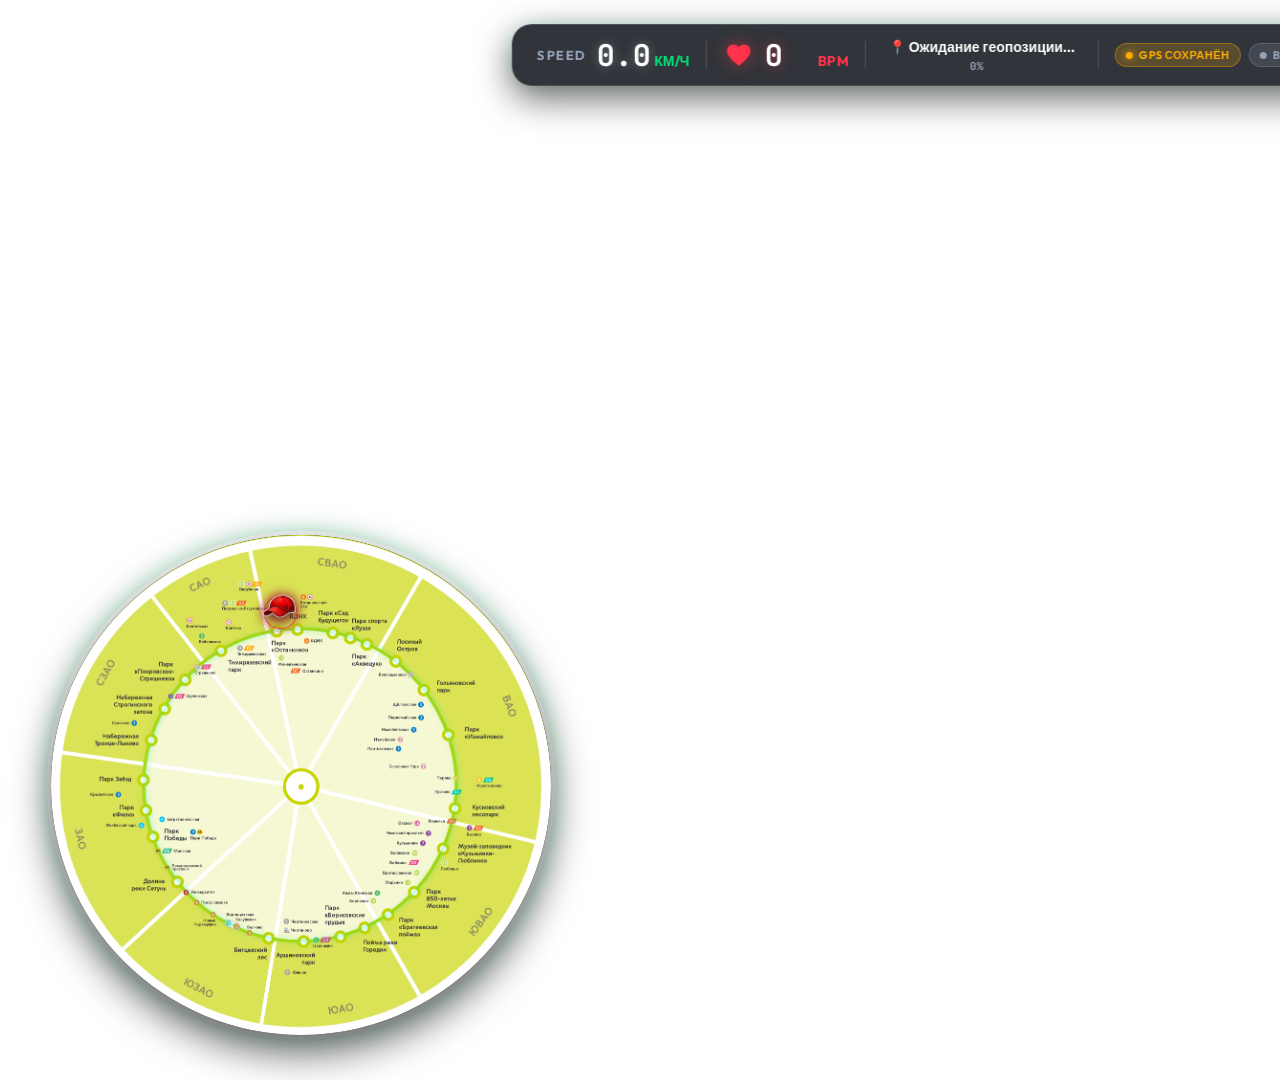
==== index.html @ d851f157 "Deploy Moscow Green Ring widget" ====
<!DOCTYPE html>
<html lang="ru">
<head>
  <meta charset="UTF-8">
  <meta name="viewport" content="width=1920, height=1080, initial-scale=1.0">
  <title>Зеленое кольцо Москвы — Виджет OBS / Twitch</title>
  <link rel="stylesheet" href="css/style.css">
</head>
<body>
  <div id="overlay-root">
    
    <!-- ====================================================================
         TOP HUD: SPEED, HEART RATE (BPM), LOCATION, STATUS
         ==================================================================== -->
    <header id="top-hud">
      <!-- SPEED Indicator -->
      <div class="hud-item hud-speed">
        <span class="speed-label">SPEED</span>
        <div class="speed-value-wrap">
          <span id="hud-speed-value">0.0</span>
          <span class="speed-unit">км/ч</span>
        </div>
      </div>

      <div class="hud-divider"></div>

      <!-- BPM Heart Rate Indicator -->
      <div class="hud-item hud-bpm">
        <div class="heart-wrap">
          <svg id="hud-heart-icon" viewBox="0 0 24 24">
            <path d="M12 21.35l-1.45-1.32C5.4 15.36 2 12.28 2 8.5 2 5.42 4.42 3 7.5 3c1.74 0 3.41.81 4.5 2.09C13.09 3.81 14.76 3 16.5 3 19.58 3 22 5.42 22 8.5c0 3.78-3.4 6.86-8.55 11.54L12 21.35z"/>
          </svg>
        </div>
        <div class="bpm-value-wrap">
          <span id="hud-bpm-value">0</span>
          <span class="bpm-unit">BPM</span>
        </div>
      </div>

      <div class="hud-divider"></div>

      <!-- Current Park & Route Progress -->
      <div class="hud-item hud-location">
        <div id="hud-park-badge">📍 Ожидание геопозиции...</div>
        <div class="progress-track-wrap">
          <div class="progress-track">
            <div id="hud-progress-fill"></div>
          </div>
          <span id="hud-progress-text">0%</span>
        </div>
      </div>

      <div class="hud-divider"></div>

      <!-- Live Status Pills -->
      <div class="hud-pills-wrap">
        <div id="hud-gps-pill" class="hud-pill status-waiting">
          <span class="status-dot"></span>GPS: ОЖИДАНИЕ
        </div>
        <div id="hud-bpm-pill" class="hud-pill status-waiting">
          <span class="status-dot"></span>BPM: ОЖИДАНИЕ
        </div>
      </div>
    </header>

    <!-- ====================================================================
         CIRCULAR MOSCOW GREEN RING MAP & CAP MARKER
         ==================================================================== -->
    <main id="widget-stage">
      <div id="map-viewport">
        <div id="map-container">
          <!-- Background image of Moscow Green Ring -->
          <img id="map-image" src="map.png" alt="Зеленое кольцо Москвы" draggable="false">

          <!-- Glowing ring track overlay -->
          <div id="route-glow-ring"></div>

          <!-- Dynamic Moving Cap Marker -->
          <div id="marker-wrapper">
            <!-- Pulsing radar wave beacon -->
            <div id="marker-pulse"></div>

            <!-- Cap from public/cap.png -->
            <img id="marker-cap" src="cap.png" alt="Маркер кепка" draggable="false">

            <!-- Fallback SVG Cap (if cap.png fails to load) -->
            <div id="marker-fallback">
              <svg class="fallback-cap-svg" viewBox="0 0 64 64" fill="none">
                <circle cx="32" cy="32" r="28" fill="#e53935" stroke="#ffffff" stroke-width="3"/>
                <path d="M16 38 C 22 24, 42 24, 48 38 Z" fill="#b71c1c"/>
                <ellipse cx="32" cy="40" rx="16" ry="6" fill="#d32f2f"/>
              </svg>
            </div>
          </div>
        </div>
      </div>
    </main>

    <!-- ====================================================================
         STREAM CONTROLS PANEL (Hidden in clean OBS mode or via 'H' key)
         ==================================================================== -->
    <aside id="controls-panel">
      <div class="controls-header">
        <span>Статус приёма стрима</span>
        <span class="shortcut-hints">Скрыть: <kbd>H</kbd></span>
      </div>

      <div class="controls-buttons">
        <button id="btn-toggle-layout" class="interactive-btn">
          📐 Сменить угол
        </button>
        <button id="btn-copy-mobile-link" class="interactive-btn">
          📱 Скопировать ссылку для стримера
        </button>
      </div>

      <div class="shortcut-hints">
        <span>Скрыть панель: <kbd>H</kbd></span>
        <span>Положение: <kbd>L</kbd></span>
      </div>

      <div id="status-message"></div>
    </aside>

  </div>

  <script type="module" src="js/overlay.js"></script>
</body>
</html>
---- css/style.css ----
@import url('https://fonts.googleapis.com/css2?family=Outfit:wght@400;600;700;800;900&family=JetBrains+Mono:wght@500;700&display=swap');

:root {
  --primary-green: #00e676;
  --glow-green: rgba(0, 230, 118, 0.4);
  --accent-red: #ff334b;
  --glow-red: rgba(255, 51, 75, 0.5);
  --bg-hud: rgba(13, 17, 24, 0.85);
  --border-hud: rgba(255, 255, 255, 0.14);
  --text-main: #f0f4f8;
  --text-muted: #94a3b8;
  --font-main: 'Outfit', -apple-system, BlinkMacSystemFont, sans-serif;
  --font-mono: 'JetBrains Mono', monospace;
}

* {
  box-sizing: border-box;
}

html, body {
  width: 1920px;
  height: 1080px;
  margin: 0;
  padding: 0;
  overflow: hidden;
  background: transparent !important;
  font-family: var(--font-main);
  color: var(--text-main);
  user-select: none;
}

/* Master Overlay Root */
#overlay-root {
  position: absolute;
  top: 0;
  left: 0;
  width: 1920px;
  height: 1080px;
  background: transparent;
  pointer-events: none;
  display: flex;
  flex-direction: column;
}

/* Allow interactive control panel clicks */
#controls-panel, .interactive-btn {
  pointer-events: auto;
}

/* ==========================================================================
   TOP STREAM HUD (SPEED, HEART RATE, LOCATION, PROGRESS)
   ========================================================================== */
#top-hud {
  position: absolute;
  top: 24px;
  left: 50%;
  transform: translateX(-50%);
  display: flex;
  align-items: center;
  gap: 16px;
  padding: 10px 24px;
  background: var(--bg-hud);
  backdrop-filter: blur(16px);
  -webkit-backdrop-filter: blur(16px);
  border: 1px solid var(--border-hud);
  border-radius: 20px;
  box-shadow: 0 12px 36px rgba(0, 0, 0, 0.6), 0 0 18px rgba(0, 230, 118, 0.15);
  z-index: 100;
  pointer-events: auto;
  transition: all 0.3s cubic-bezier(0.16, 1, 0.3, 1);
}

.hud-item {
  display: flex;
  align-items: center;
  gap: 10px;
}

.hud-divider {
  width: 1px;
  height: 28px;
  background: rgba(255, 255, 255, 0.15);
}

/* Speed Display */
.hud-speed {
  font-weight: 800;
}

.speed-label {
  font-size: 13px;
  font-weight: 700;
  letter-spacing: 1.5px;
  color: var(--text-muted);
  text-transform: uppercase;
}

.speed-value-wrap {
  display: flex;
  align-items: baseline;
  gap: 4px;
}

#hud-speed-value {
  font-family: var(--font-mono);
  font-size: 30px;
  font-weight: 700;
  color: #ffffff;
  min-width: 45px;
  text-shadow: 0 0 12px rgba(255, 255, 255, 0.3);
}

.speed-unit {
  font-size: 14px;
  font-weight: 700;
  color: var(--primary-green);
  text-transform: uppercase;
}

/* BPM / Heart Rate Display */
.hud-bpm {
  font-weight: 800;
}

.heart-wrap {
  position: relative;
  display: flex;
  align-items: center;
  justify-content: center;
  width: 32px;
  height: 32px;
}

#hud-heart-icon {
  width: 28px;
  height: 28px;
  fill: var(--accent-red);
  filter: drop-shadow(0 0 8px var(--glow-red));
  transform-origin: center;
}

#hud-heart-icon.beating {
  animation: heart-pulse 0.8s infinite ease-in-out;
}

@keyframes heart-pulse {
  0% { transform: scale(1); }
  14% { transform: scale(1.3); }
  28% { transform: scale(1); }
  42% { transform: scale(1.18); }
  70% { transform: scale(1); }
}

.bpm-value-wrap {
  display: flex;
  align-items: baseline;
  gap: 5px;
}

#hud-bpm-value {
  font-family: var(--font-mono);
  font-size: 30px;
  font-weight: 700;
  color: #ffffff;
  min-width: 48px;
  text-shadow: 0 0 12px var(--glow-red);
  transition: color 0.3s ease;
}

.bpm-unit {
  font-size: 14px;
  font-weight: 700;
  color: var(--accent-red);
  letter-spacing: 0.5px;
}

/* Location Badge & Route Progress */
.hud-location {
  display: flex;
  flex-direction: column;
  gap: 3px;
  min-width: 200px;
}

#hud-park-badge {
  font-size: 14px;
  font-weight: 700;
  color: #ffffff;
  white-space: nowrap;
  overflow: hidden;
  text-overflow: ellipsis;
  max-width: 240px;
}

.progress-track-wrap {
  display: flex;
  align-items: center;
  gap: 8px;
}

.progress-track {
  flex: 1;
  height: 5px;
  background: rgba(255, 255, 255, 0.12);
  border-radius: 3px;
  overflow: hidden;
}

#hud-progress-fill {
  height: 100%;
  width: 0%;
  background: linear-gradient(90deg, #00e676, #00b0ff);
  border-radius: 3px;
  transition: width 0.4s ease;
  box-shadow: 0 0 8px var(--glow-green);
}

#hud-progress-text {
  font-family: var(--font-mono);
  font-size: 11px;
  font-weight: 700;
  color: var(--text-muted);
  min-width: 32px;
}

/* Status Pills (GPS LIVE, DEMO, BLE) */
.hud-pills-wrap {
  display: flex;
  align-items: center;
  gap: 8px;
}

.hud-pill {
  display: flex;
  align-items: center;
  gap: 6px;
  font-size: 11px;
  font-weight: 700;
  padding: 4px 10px;
  border-radius: 12px;
  text-transform: uppercase;
  letter-spacing: 0.5px;
}

.status-dot {
  width: 7px;
  height: 7px;
  border-radius: 50%;
}

.status-live {
  background: rgba(0, 230, 118, 0.18);
  color: #00e676;
  border: 1px solid rgba(0, 230, 118, 0.35);
}
.status-live .status-dot {
  background: #00e676;
  box-shadow: 0 0 8px #00e676;
}

.status-demo {
  background: rgba(179, 136, 255, 0.2);
  color: #b388ff;
  border: 1px solid rgba(179, 136, 255, 0.4);
}
.status-demo .status-dot {
  background: #b388ff;
  box-shadow: 0 0 8px #b388ff;
}

.status-waiting {
  background: rgba(148, 163, 184, 0.18);
  color: #94a3b8;
  border: 1px solid rgba(148, 163, 184, 0.3);
}
.status-waiting .status-dot {
  background: #94a3b8;
}

.status-retained {
  background: rgba(255, 171, 0, 0.2);
  color: #ffab00;
  border: 1px solid rgba(255, 171, 0, 0.4);
}
.status-retained .status-dot {
  background: #ffab00;
  box-shadow: 0 0 8px #ffab00;
}

/* ==========================================================================
   CIRCULAR MAP WIDGET CONTAINER
   ========================================================================== */
#widget-stage {
  position: absolute;
  bottom: 30px;
  left: 36px;
  width: 530px;
  height: 530px;
  display: flex;
  align-items: center;
  justify-content: center;
  transition: all 0.4s cubic-bezier(0.16, 1, 0.3, 1);
  pointer-events: auto;
}

/* Circular Map Viewport: clips out the outer solid olive background! */
#map-viewport {
  position: relative;
  width: 500px;
  height: 500px;
  border-radius: 50%;
  overflow: hidden;
  box-shadow:
    0 16px 40px rgba(0, 0, 0, 0.65),
    0 0 0 4px rgba(255, 255, 255, 0.9),
    0 0 24px rgba(0, 230, 118, 0.35);
  background: #000;
}

/* The underlying full map container (1513x1116 scaled and centered) */
#map-container {
  position: absolute;
  /* Centering the circle center (762.69, 570.96) right at viewport center (250, 250) */
  /* Scale factor: 500px viewport / (522.5 * 2 = 1045px diameter) ~= 0.478468 */
  width: 1513px;
  height: 1116px;
  left: 50%;
  top: 50%;
  transform: translate(-50.41%, -51.16%) scale(0.4785);
  transform-origin: 50.41% 51.16%;
}

#map-image {
  width: 1513px;
  height: 1116px;
  display: block;
  pointer-events: none;
}

/* Overlay glowing ring highlight along route */
#route-glow-ring {
  position: absolute;
  top: 570.96px;
  left: 762.69px;
  width: 652.92px; /* 2 * 326.46 */
  height: 652.92px;
  transform: translate(-50%, -50%);
  border-radius: 50%;
  border: 3px solid rgba(0, 230, 118, 0.25);
  box-shadow: 0 0 16px rgba(0, 230, 118, 0.4), inset 0 0 16px rgba(0, 230, 118, 0.2);
  pointer-events: none;
}

/* ==========================================================================
   MARKER: CAP / LOGO + RADAR PULSE BEACON
   ========================================================================== */
#marker-wrapper {
  position: absolute;
  /* left and top dynamically set in overlay.js as percentages of map (1513x1116) */
  width: 0;
  height: 0;
  display: flex;
  align-items: center;
  justify-content: center;
  z-index: 50;
  pointer-events: none;
}

/* Glowing radar pulse expanding underneath the cap */
#marker-pulse {
  position: absolute;
  width: 70px;
  height: 70px;
  border-radius: 50%;
  background: radial-gradient(circle, rgba(255, 51, 75, 0.5) 0%, rgba(255, 51, 75, 0) 70%);
  border: 2px solid rgba(255, 51, 75, 0.8);
  box-shadow: 0 0 18px var(--glow-red);
  transform: translate(-50%, -50%);
  animation: radar-expand 1.8s infinite cubic-bezier(0.2, 0.8, 0.4, 1);
  pointer-events: none;
}

@keyframes radar-expand {
  0% {
    transform: translate(-50%, -50%) scale(0.4);
    opacity: 1;
  }
  100% {
    transform: translate(-50%, -50%) scale(2.2);
    opacity: 0;
  }
}

/* Cap Image from public/cap.png */
#marker-cap {
  position: absolute;
  width: 76px;
  height: 76px;
  object-fit: contain;
  /* Anchor slightly below center for realistic pin look */
  transform: translate(-50%, -60%);
  filter: drop-shadow(0 6px 14px rgba(0, 0, 0, 0.75)) drop-shadow(0 0 10px rgba(255, 51, 75, 0.6));
  transition: transform 0.15s ease-out;
  animation: cap-bob 2.4s infinite ease-in-out;
  pointer-events: none;
}

@keyframes cap-bob {
  0%, 100% { transform: translate(-50%, -60%) rotate(0deg); }
  50% { transform: translate(-50%, -67%) rotate(2deg); }
}

/* Fallback Red Cap / Marker (if cap.png is missing) */
#marker-fallback {
  position: absolute;
  width: 64px;
  height: 64px;
  transform: translate(-50%, -50%);
  align-items: center;
  justify-content: center;
  display: none;
}

.fallback-cap-svg {
  width: 58px;
  height: 58px;
  filter: drop-shadow(0 6px 12px rgba(0,0,0,0.8));
}

/* ==========================================================================
   LAYOUT VARIANTS (via URL param or L key)
   ========================================================================== */
/* Bottom-Right */
#overlay-root.layout-bottom-right #widget-stage {
  left: auto;
  right: 36px;
  bottom: 30px;
}

/* Center */
#overlay-root.layout-center #widget-stage {
  left: 50%;
  bottom: auto;
  top: 50%;
  transform: translate(-50%, -50%);
  width: 680px;
  height: 680px;
}
#overlay-root.layout-center #map-viewport {
  width: 650px;
  height: 650px;
}
#overlay-root.layout-center #map-container {
  transform: translate(-50.41%, -51.16%) scale(0.622);
}

/* Fullscreen Overlay Mode */
#overlay-root.layout-fullscreen #widget-stage {
  left: 50%;
  bottom: auto;
  top: 50%;
  transform: translate(-50%, -50%);
  width: 950px;
  height: 950px;
}
#overlay-root.layout-fullscreen #map-viewport {
  width: 900px;
  height: 900px;
}
#overlay-root.layout-fullscreen #map-container {
  transform: translate(-50.41%, -51.16%) scale(0.861);
}

/* ==========================================================================
   STREAMER CONTROLS PANEL (Auto-hide for OBS clean stream)
   ========================================================================== */
#controls-panel {
  position: absolute;
  bottom: 24px;
  right: 36px;
  display: flex;
  flex-direction: column;
  gap: 10px;
  background: var(--bg-hud);
  backdrop-filter: blur(14px);
  border: 1px solid var(--border-hud);
  padding: 14px 18px;
  border-radius: 18px;
  box-shadow: 0 10px 30px rgba(0,0,0,0.5);
  z-index: 110;
  transition: opacity 0.3s ease, transform 0.3s ease;
}

#controls-panel.obs-hidden {
  opacity: 0;
  pointer-events: none;
  transform: translateY(12px);
}

.controls-header {
  display: flex;
  align-items: center;
  justify-content: space-between;
  font-size: 11px;
  font-weight: 700;
  letter-spacing: 1px;
  color: var(--text-muted);
  text-transform: uppercase;
}

.controls-buttons {
  display: flex;
  gap: 8px;
  flex-wrap: wrap;
}

.interactive-btn {
  background: rgba(255, 255, 255, 0.08);
  border: 1px solid rgba(255, 255, 255, 0.16);
  color: #ffffff;
  padding: 8px 14px;
  border-radius: 10px;
  font-family: var(--font-main);
  font-size: 13px;
  font-weight: 700;
  cursor: pointer;
  display: flex;
  align-items: center;
  gap: 6px;
  transition: all 0.2s ease;
}

.interactive-btn:hover {
  background: rgba(255, 255, 255, 0.16);
  border-color: rgba(255, 255, 255, 0.3);
  transform: translateY(-1px);
}

.interactive-btn.active {
  background: var(--primary-green);
  color: #0d1117;
  border-color: var(--primary-green);
  box-shadow: 0 0 14px var(--glow-green);
}

.shortcut-hints {
  font-size: 11px;
  color: var(--text-muted);
  display: flex;
  gap: 10px;
}

.shortcut-hints kbd {
  background: rgba(255, 255, 255, 0.12);
  padding: 2px 5px;
  border-radius: 4px;
  font-family: var(--font-mono);
  color: #fff;
}

#status-message {
  font-size: 12px;
  min-height: 16px;
  font-weight: 600;
}
.msg-info { color: #38bdf8; }
.msg-success { color: #4ade80; }
.msg-warning { color: #facc15; }
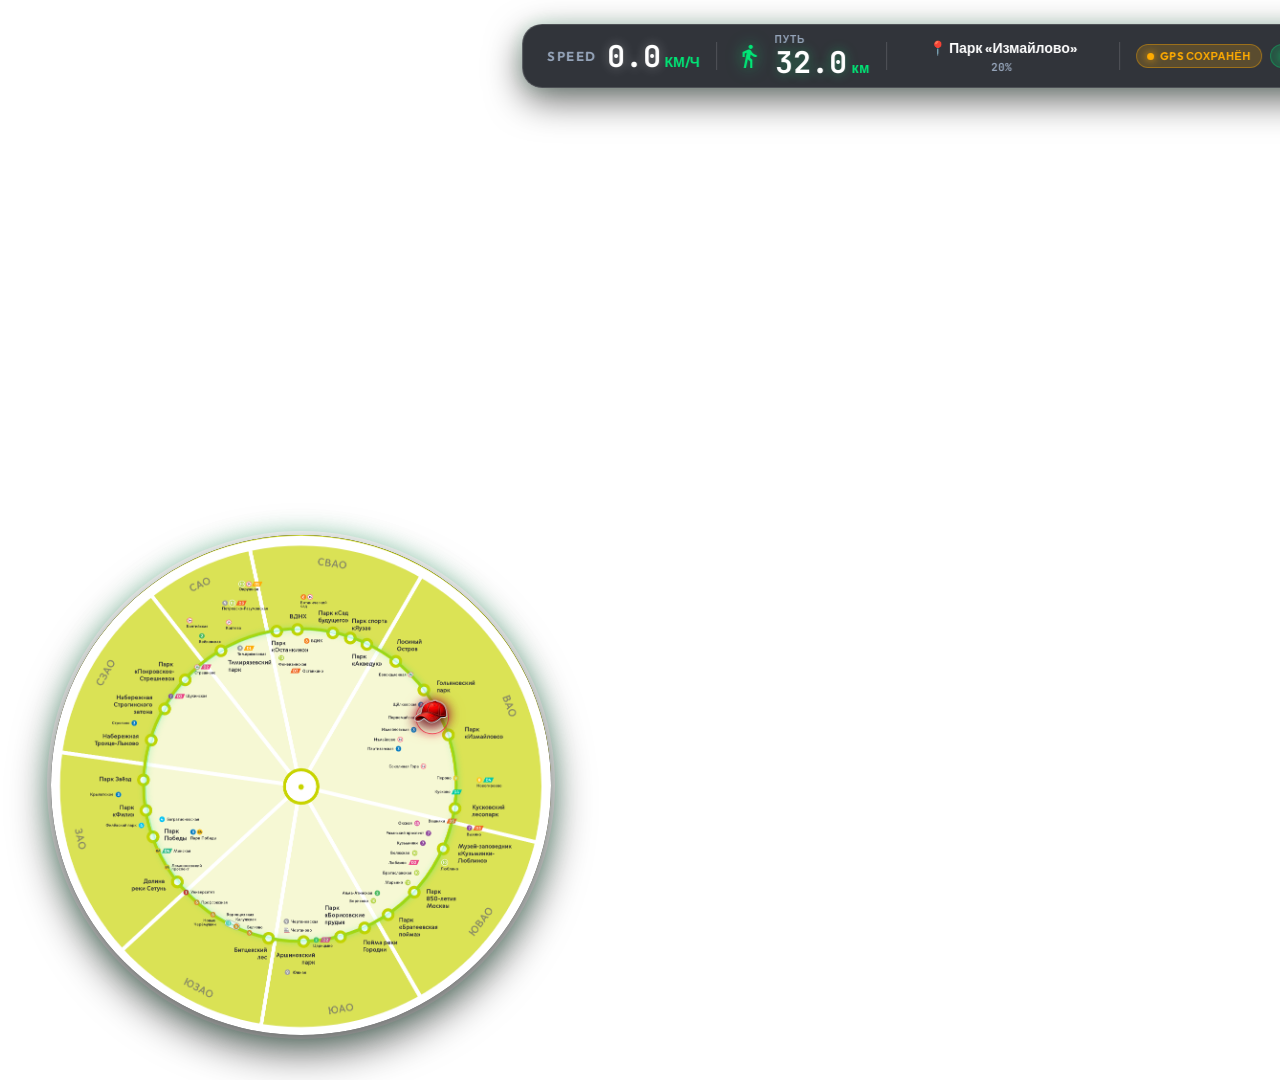
==== commit 7e8e56b3: "Replace BPM with 32km distance tracker and auto GPS accumulation" ====
--- a/index.html
+++ b/index.html
@@ -24,16 +24,19 @@
 
       <div class="hud-divider"></div>
 
-      <!-- BPM Heart Rate Indicator -->
-      <div class="hud-item hud-bpm">
-        <div class="heart-wrap">
-          <svg id="hud-heart-icon" viewBox="0 0 24 24">
-            <path d="M12 21.35l-1.45-1.32C5.4 15.36 2 12.28 2 8.5 2 5.42 4.42 3 7.5 3c1.74 0 3.41.81 4.5 2.09C13.09 3.81 14.76 3 16.5 3 19.58 3 22 5.42 22 8.5c0 3.78-3.4 6.86-8.55 11.54L12 21.35z"/>
+      <!-- DISTANCE Traveled Indicator -->
+      <div class="hud-item hud-distance">
+        <div class="distance-icon-wrap">
+          <svg id="hud-distance-icon" viewBox="0 0 24 24" fill="currentColor">
+            <path d="M13.5 5.5c1.1 0 2-.9 2-2s-.9-2-2-2-2 .9-2 2 .9 2 2 2zM9.8 8.9L7 23h2.1l1.8-8 2.1 2v6h2v-7.5l-2.1-2 .6-3C14.8 12 16.8 13 19 13v-2c-1.9 0-3.5-1-4.3-2.4l-1-1.6c-.4-.6-1-1-1.7-1-.3 0-.5.1-.8.1L6 8.3V13h2V9.6l1.8-.7"/>
           </svg>
         </div>
-        <div class="bpm-value-wrap">
-          <span id="hud-bpm-value">0</span>
-          <span class="bpm-unit">BPM</span>
+        <div class="distance-value-wrap">
+          <span class="distance-label">ПУТЬ</span>
+          <div class="distance-number-wrap">
+            <span id="hud-distance-value">32.0</span>
+            <span class="distance-unit">км</span>
+          </div>
         </div>
       </div>
 
@@ -41,12 +44,12 @@
 
       <!-- Current Park & Route Progress -->
       <div class="hud-item hud-location">
-        <div id="hud-park-badge">📍 Ожидание геопозиции...</div>
+        <div id="hud-park-badge">📍 Парк «Измайлово»</div>
         <div class="progress-track-wrap">
           <div class="progress-track">
-            <div id="hud-progress-fill"></div>
+            <div id="hud-progress-fill" style="width: 20%;"></div>
           </div>
-          <span id="hud-progress-text">0%</span>
+          <span id="hud-progress-text">20%</span>
         </div>
       </div>
 
@@ -57,8 +60,8 @@
         <div id="hud-gps-pill" class="hud-pill status-waiting">
           <span class="status-dot"></span>GPS: ОЖИДАНИЕ
         </div>
-        <div id="hud-bpm-pill" class="hud-pill status-waiting">
-          <span class="status-dot"></span>BPM: ОЖИДАНИЕ
+        <div id="hud-ring-pill" class="hud-pill status-live">
+          <span class="status-dot"></span>ЗКМ: 160 КМ
         </div>
       </div>
     </header>
--- a/css/style.css
+++ b/css/style.css
@@ -117,12 +117,14 @@
   text-transform: uppercase;
 }
 
-/* BPM / Heart Rate Display */
-.hud-bpm {
-  font-weight: 800;
-}
-
-.heart-wrap {
+/* DISTANCE Display */
+.hud-distance {
+  display: flex;
+  align-items: center;
+  gap: 10px;
+}
+
+.distance-icon-wrap {
   position: relative;
   display: flex;
   align-items: center;
@@ -131,46 +133,55 @@
   height: 32px;
 }
 
-#hud-heart-icon {
-  width: 28px;
-  height: 28px;
-  fill: var(--accent-red);
-  filter: drop-shadow(0 0 8px var(--glow-red));
-  transform-origin: center;
-}
-
-#hud-heart-icon.beating {
-  animation: heart-pulse 0.8s infinite ease-in-out;
-}
-
-@keyframes heart-pulse {
-  0% { transform: scale(1); }
-  14% { transform: scale(1.3); }
-  28% { transform: scale(1); }
-  42% { transform: scale(1.18); }
-  70% { transform: scale(1); }
-}
-
-.bpm-value-wrap {
+#hud-distance-icon {
+  width: 26px;
+  height: 26px;
+  fill: #00e676;
+  filter: drop-shadow(0 0 8px rgba(0, 230, 118, 0.6));
+  animation: runner-bounce 1.2s infinite ease-in-out;
+}
+
+@keyframes runner-bounce {
+  0%, 100% { transform: translateY(0); }
+  50% { transform: translateY(-3px); }
+}
+
+.distance-value-wrap {
+  display: flex;
+  flex-direction: column;
+  justify-content: center;
+}
+
+.distance-label {
+  font-size: 10px;
+  font-weight: 700;
+  color: var(--text-muted);
+  letter-spacing: 1px;
+  text-transform: uppercase;
+  line-height: 1;
+  margin-bottom: 2px;
+}
+
+.distance-number-wrap {
   display: flex;
   align-items: baseline;
   gap: 5px;
 }
 
-#hud-bpm-value {
+#hud-distance-value {
   font-family: var(--font-mono);
   font-size: 30px;
   font-weight: 700;
   color: #ffffff;
-  min-width: 48px;
-  text-shadow: 0 0 12px var(--glow-red);
-  transition: color 0.3s ease;
-}
-
-.bpm-unit {
+  min-width: 58px;
+  text-shadow: 0 0 12px rgba(0, 230, 118, 0.4);
+  line-height: 1;
+}
+
+.distance-unit {
   font-size: 14px;
   font-weight: 700;
-  color: var(--accent-red);
+  color: #00e676;
   letter-spacing: 0.5px;
 }
 
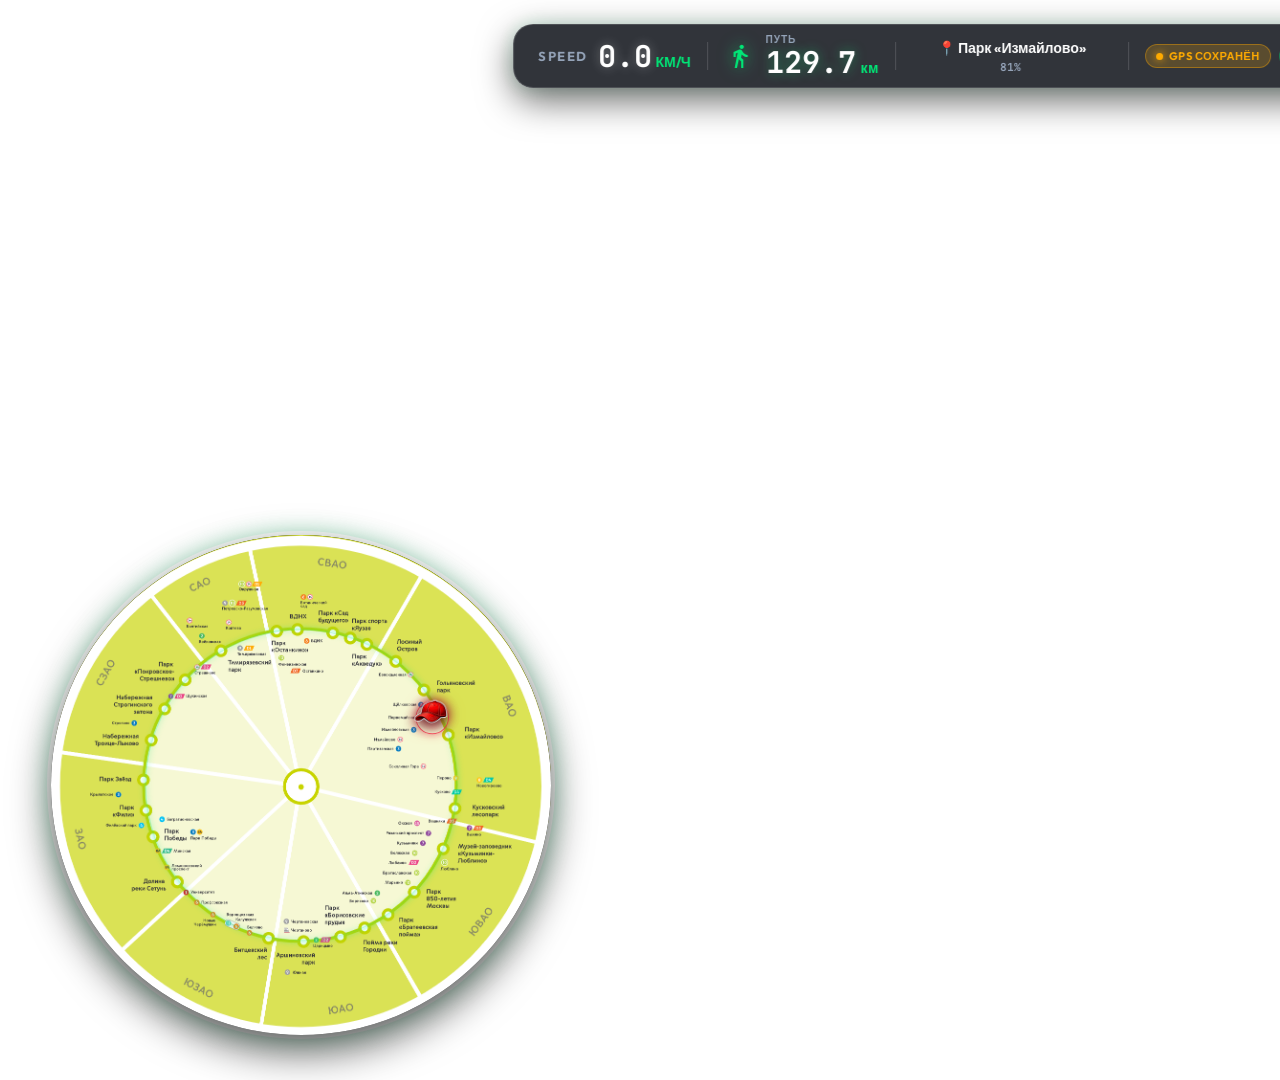
==== commit cb0652c3: "Set widget starting distance to 129.7 km" ====
--- a/index.html
+++ b/index.html
@@ -34,7 +34,7 @@
         <div class="distance-value-wrap">
           <span class="distance-label">ПУТЬ</span>
           <div class="distance-number-wrap">
-            <span id="hud-distance-value">32.0</span>
+            <span id="hud-distance-value">129.7</span>
             <span class="distance-unit">км</span>
           </div>
         </div>
@@ -127,6 +127,6 @@
 
   </div>
 
-  <script type="module" src="js/overlay.js"></script>
+  <script type="module" src="js/overlay.js?v=129.7"></script>
 </body>
 </html>
